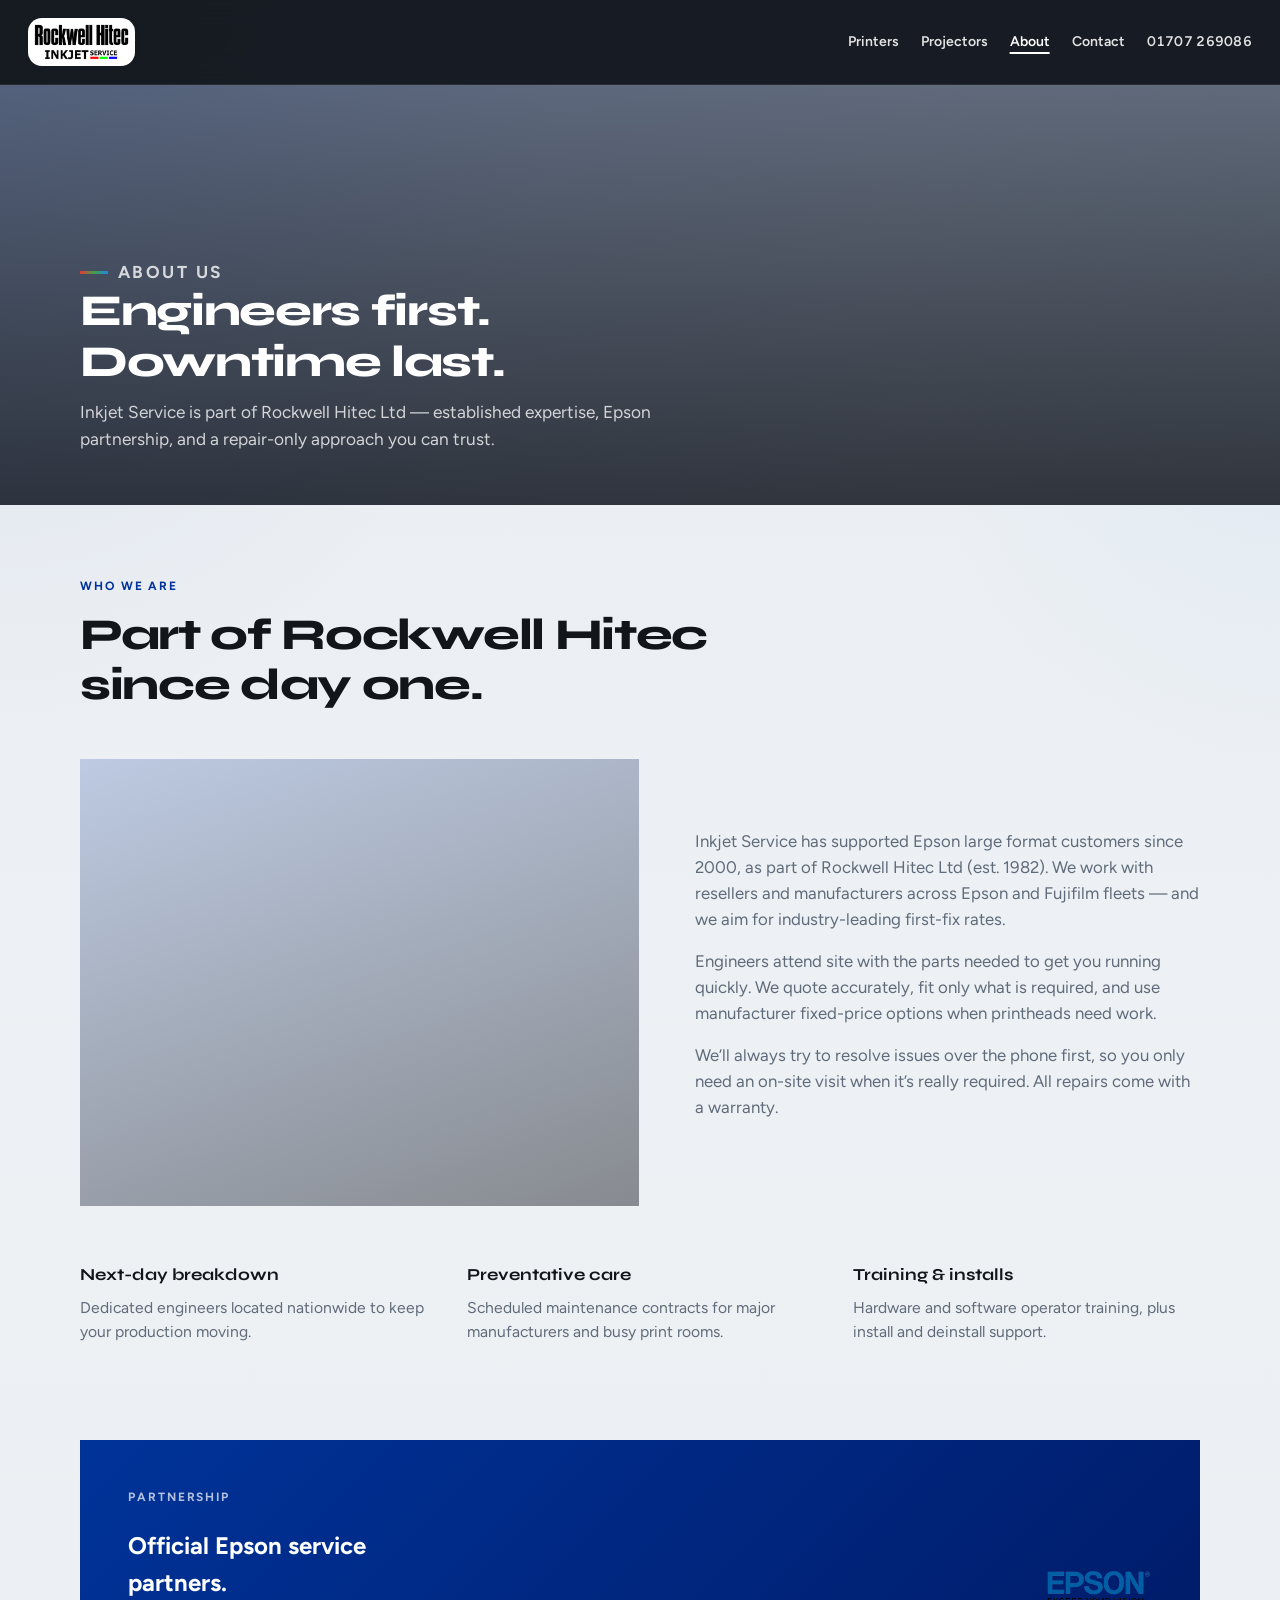
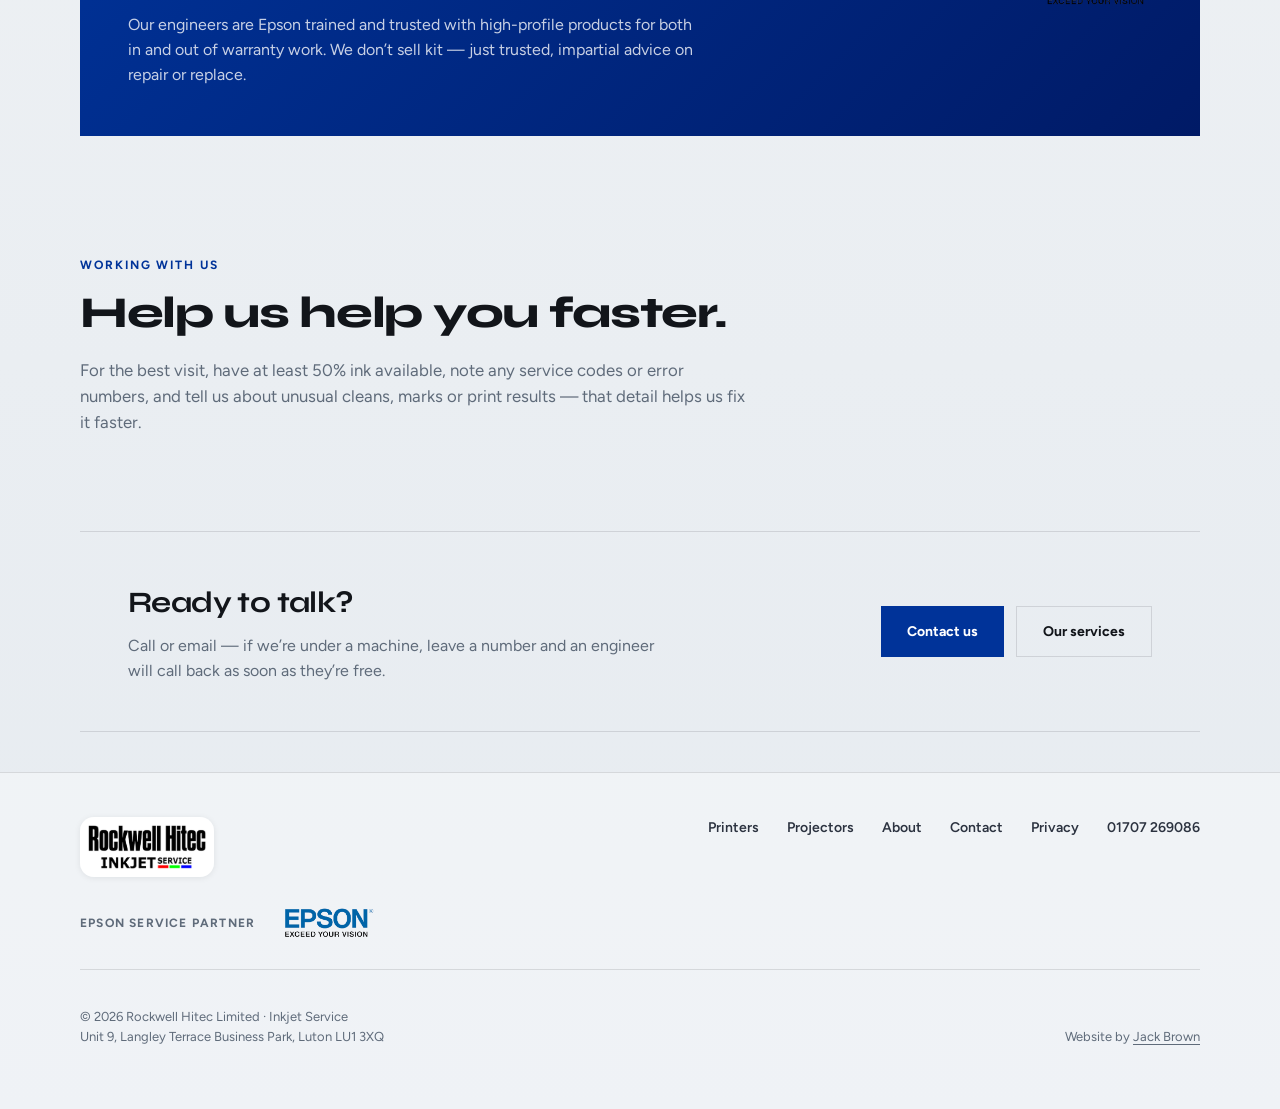
==== about.html @ ff3f4338 "first commit" ====
<!DOCTYPE html>
<html lang="en-GB">
<head>
  <meta charset="UTF-8" />
  <meta name="viewport" content="width=device-width, initial-scale=1" />
  <title>About Us | Rockwell Hitec</title>
  <meta name="description" content="Inkjet Service is part of Rockwell Hitec Ltd — Epson-trained engineers providing nationwide printer and projector support since 2000." />
  <link rel="preconnect" href="https://fonts.googleapis.com">
  <link rel="preconnect" href="https://fonts.gstatic.com" crossorigin>
  <link href="https://fonts.googleapis.com/css2?family=Figtree:wght@400;500;600;700&family=Syne:wght@600;700;800&display=swap" rel="stylesheet">
  <link rel="stylesheet" href="assets/site.css">
</head>
<body>

<header class="site-header site-header--solid">
  <a class="nav-logo" href="index.html" aria-label="Rockwell Hitec home">
    <img src="assets/rockwell-mark.png" alt="Rockwell Hitec Inkjet Service">
  </a>
  <nav class="nav-links" aria-label="Primary">
    <a href="printers.html">Printers</a>
    <a href="projectors.html">Projectors</a>
    <a href="about.html" aria-current="page">About</a>
    <a class="nav-contact" href="contact.html">Contact</a>
    <a class="nav-phone" href="tel:+441707269086">01707 269086</a>
  </nav>
</header>

<section class="page-banner" aria-label="About Rockwell Hitec">
  <div class="page-banner-media page-banner-media--about" role="img" aria-label="Technician working on precision equipment"></div>
  <div class="page-banner-overlay" aria-hidden="true"></div>
  <div class="page-banner-content">
    <p class="partner-pill">About us</p>
    <h1>Engineers first. Downtime last.</h1>
    <p>Inkjet Service is part of Rockwell Hitec Ltd — established expertise, Epson partnership, and a repair-only approach you can trust.</p>
  </div>
</section>

<section class="section section--tight">
  <p class="section-label reveal">Who we are</p>
  <h2 class="reveal">Part of Rockwell Hitec since day one.</h2>

  <div class="about-grid">
    <div class="about-visual reveal" role="img" aria-label="Technician working on precision equipment"></div>
    <div class="about-copy reveal">
      <p>Inkjet Service has supported Epson large format customers since 2000, as part of Rockwell Hitec Ltd (est. 1982). We work with resellers and manufacturers across Epson and Fujifilm fleets — and we aim for industry-leading first-fix rates.</p>
      <p>Engineers attend site with the parts needed to get you running quickly. We quote accurately, fit only what is required, and use manufacturer fixed-price options when printheads need work.</p>
      <p>We’ll always try to resolve issues over the phone first, so you only need an on-site visit when it’s really required. All repairs come with a warranty.</p>
    </div>
  </div>

  <div class="points">
    <div class="point reveal">
      <h4>Next-day breakdown</h4>
      <p>Dedicated engineers located nationwide to keep your production moving.</p>
    </div>
    <div class="point reveal">
      <h4>Preventative care</h4>
      <p>Scheduled maintenance contracts for major manufacturers and busy print rooms.</p>
    </div>
    <div class="point reveal">
      <h4>Training &amp; installs</h4>
      <p>Hardware and software operator training, plus install and deinstall support.</p>
    </div>
  </div>
</section>

<div class="partner-band reveal">
  <div>
    <p class="section-label" style="color: rgba(255,255,255,0.7);">Partnership</p>
    <h2>Official Epson service partners.</h2>
    <p>Our engineers are Epson trained and trusted with high-profile products for both in and out of warranty work. We don’t sell kit — just trusted, impartial advice on repair or replace.</p>
  </div>
  <img class="epson-mark" src="assets/epson-logo.png" alt="Epson">
</div>

<section class="section">
  <p class="section-label reveal">Working with us</p>
  <h2 class="reveal">Help us help you faster.</h2>
  <div class="prose reveal">
    <p>For the best visit, have at least 50% ink available, note any service codes or error numbers, and tell us about unusual cleans, marks or print results — that detail helps us fix it faster.</p>
  </div>
</section>

<div class="cta-band reveal">
  <div>
    <h2>Ready to talk?</h2>
    <p>Call or email — if we’re under a machine, leave a number and an engineer will call back as soon as they’re free.</p>
  </div>
  <div class="cta-row">
    <a class="btn btn-primary" href="contact.html">Contact us</a>
    <a class="btn btn-outline" href="printers.html">Our services</a>
  </div>
</div>

<footer>
  <div class="footer-inner">
    <div class="footer-top">
      <img class="footer-logo" src="assets/rockwell-mark.png" alt="Rockwell Hitec Inkjet Service">
      <nav class="footer-nav" aria-label="Footer">
        <a href="printers.html">Printers</a>
        <a href="projectors.html">Projectors</a>
        <a href="about.html">About</a>
        <a href="contact.html">Contact</a>
        <a href="privacy.html">Privacy</a>
        <a href="tel:+441707269086">01707 269086</a>
      </nav>
    </div>
    <div class="footer-top">
      <div class="footer-partners">
        <span>Epson service partner</span>
        <img class="footer-epson" src="assets/epson-logo.png" alt="Epson">
      </div>
    </div>
    <div class="footer-meta">
      <p>© 2026 Rockwell Hitec Limited · Inkjet Service<br>Unit 9, Langley Terrace Business Park, Luton LU1 3XQ</p>
      <p>Website by <a href="https://driverjack.co.uk">Jack Brown</a></p>
    </div>
  </div>
</footer>

<script src="assets/site.js"></script>
</body>
</html>
---- assets/site.css ----
:root {
  --ink: #12151a;
  --ink-soft: #2c3340;
  --muted: #5f6b7a;
  --paper: #eef1f4;
  --white: #f8fafb;
  --line: rgba(18, 21, 26, 0.12);
  --epson: #003399;
  --epson-bright: #1a4db8;
  --bar-r: #e53935;
  --bar-g: #43a047;
  --bar-b: #1e88e5;
  --ease: cubic-bezier(0.22, 1, 0.36, 1);
}

*, *::before, *::after { box-sizing: border-box; }
html { scroll-behavior: smooth; }
body {
  margin: 0;
  font-family: 'Figtree', system-ui, sans-serif;
  color: var(--ink);
  background:
    radial-gradient(ellipse 80% 50% at 0% 0%, rgba(0, 51, 153, 0.07), transparent 55%),
    radial-gradient(ellipse 60% 40% at 100% 10%, rgba(30, 136, 229, 0.06), transparent 50%),
    linear-gradient(180deg, #e9eef3 0%, var(--paper) 45%, #e6ebf0 100%);
  line-height: 1.55;
  overflow-x: hidden;
}
img { max-width: 100%; display: block; }
a { color: inherit; }

/* Header */
.site-header {
  position: absolute;
  top: 0;
  left: 0;
  right: 0;
  z-index: 40;
  padding: 18px 28px;
  display: flex;
  justify-content: space-between;
  align-items: center;
  gap: 24px;
}

.site-header--solid {
  position: sticky;
  top: 0;
  background: rgba(10, 14, 22, 0.94);
  backdrop-filter: blur(12px);
  -webkit-backdrop-filter: blur(12px);
  border-bottom: 1px solid rgba(255, 255, 255, 0.08);
}

.nav-logo {
  display: block;
  line-height: 0;
  border-radius: 14px;
  overflow: hidden;
  box-shadow: 0 2px 14px rgba(0, 0, 0, 0.3);
}

.nav-logo img {
  height: 48px;
  width: auto;
  display: block;
}

.site-header--solid .nav-logo {
  box-shadow: 0 1px 4px rgba(18, 21, 26, 0.1);
}

.hero-logo {
  height: clamp(74px, 11vw, 112px);
  width: auto;
  margin: 0 0 24px;
  border-radius: 18px;
  box-shadow: 0 12px 36px rgba(0, 0, 0, 0.4);
  opacity: 0;
  transform: translateY(24px);
  animation: rise 0.9s var(--ease) 0.1s forwards;
}

.footer-logo {
  height: 60px;
  width: auto;
  border-radius: 14px;
  box-shadow: 0 1px 6px rgba(18, 21, 26, 0.08);
}

.nav-links {
  display: flex;
  gap: 22px;
  align-items: center;
}

.nav-links a {
  text-decoration: none;
  font-size: 14px;
  font-weight: 600;
  color: rgba(255, 255, 255, 0.88);
  transition: color 0.25s var(--ease);
}

.nav-links a:hover,
.nav-links a[aria-current="page"] { color: #fff; }

.nav-links a[aria-current="page"] {
  text-decoration: underline;
  text-underline-offset: 6px;
  text-decoration-thickness: 1.5px;
}

.nav-phone {
  font-variant-numeric: tabular-nums;
  letter-spacing: 0.02em;
}

/* Hero */
.hero {
  position: relative;
  min-height: 100svh;
  display: grid;
  align-items: end;
  color: #fff;
  overflow: hidden;
}

.hero-media {
  position: absolute;
  inset: 0;
  overflow: hidden;
}

.hero-media-split {
  position: absolute;
  inset: -3%;
  transform: scale(1.04);
  animation: hero-drift 18s var(--ease) infinite alternate;
}

.hero-media-half {
  position: absolute;
  inset: 0;
  background-size: cover;
  background-repeat: no-repeat;
}

.hero-media-printer {
  background-image: url('hero-lfm.jpg');
  background-size: 155% auto;
  background-position: 35% 42%;
  clip-path: polygon(0 0, 100% 0, 0 100%);
}

.hero-media-projector {
  background-image: url('hero-projector.jpg');
  background-size: 120% auto;
  background-position: 78% 42%;
  clip-path: polygon(100% 0, 100% 100%, 0 100%);
}

.hero-media-seam {
  position: absolute;
  inset: 0;
  z-index: 1;
  pointer-events: none;
  background: linear-gradient(
    to bottom right,
    transparent calc(50% - 1.5px),
    rgba(255, 255, 255, 0.42) 50%,
    transparent calc(50% + 1.5px)
  );
}

.hero-media-overlay {
  position: absolute;
  inset: 0;
  z-index: 2;
  pointer-events: none;
  background: linear-gradient(180deg, rgba(10, 14, 22, 0.32) 0%, rgba(10, 14, 22, 0.45) 40%, rgba(10, 14, 22, 0.9) 100%);
}

@keyframes hero-drift {
  from { transform: scale(1.04) translate3d(0, 0, 0); }
  to { transform: scale(1.08) translate3d(-1.2%, -0.8%, 0); }
}

.hero-content {
  position: relative;
  z-index: 3;
  width: min(1120px, calc(100% - 48px));
  margin: 0 auto;
  padding: 0 0 68px;
}

.partner-pill {
  display: inline-flex;
  align-items: center;
  gap: 10px;
  margin: 0 0 18px;
  font-size: 12px;
  font-weight: 700;
  letter-spacing: 0.14em;
  text-transform: uppercase;
  color: rgba(255, 255, 255, 0.85);
  opacity: 0;
  transform: translateY(20px);
  animation: rise 0.9s var(--ease) 0.25s forwards;
}

.partner-pill::before {
  content: '';
  width: 28px;
  height: 3px;
  background: linear-gradient(90deg, var(--bar-r), var(--bar-g), var(--bar-b));
}

.hero-copy {
  max-width: 36rem;
  opacity: 0;
  transform: translateY(24px);
  animation: rise 0.9s var(--ease) 0.4s forwards;
}

.hero h1 {
  font-family: 'Syne', sans-serif;
  font-size: clamp(1.45rem, 3vw, 2rem);
  font-weight: 700;
  line-height: 1.2;
  margin: 0 0 14px;
  letter-spacing: -0.02em;
}

.hero-copy p {
  margin: 0 0 28px;
  color: rgba(255, 255, 255, 0.78);
  font-size: 1.05rem;
}

/* Page banner (inner pages) */
.page-banner {
  position: relative;
  color: #fff;
  overflow: hidden;
  min-height: clamp(280px, 38vw, 420px);
  display: grid;
  align-items: end;
}

.page-banner-media {
  position: absolute;
  inset: 0;
  background-size: cover;
  background-position: center;
  transform: scale(1.04);
  animation: hero-drift 18s var(--ease) infinite alternate;
}

.page-banner-media--printers {
  background-image: url('hero-lfm.jpg');
  background-position: 40% 45%;
}

.page-banner-media--projectors {
  background-image: url('hero-projector.jpg');
  background-position: 70% 40%;
}

.page-banner-media--about {
  background-image:
    linear-gradient(160deg, rgba(0, 51, 153, 0.35), rgba(10, 14, 22, 0.2)),
    url('https://images.unsplash.com/photo-1581092160562-40aa08e78837?auto=format&fit=crop&q=80&w=1600');
  background-position: center;
}

.page-banner-media--contact {
  background:
    radial-gradient(ellipse 70% 80% at 20% 40%, rgba(0, 51, 153, 0.55), transparent 60%),
    radial-gradient(ellipse 50% 60% at 90% 70%, rgba(30, 136, 229, 0.35), transparent 55%),
    linear-gradient(135deg, #0a0e16 0%, #001a66 55%, #003399 100%);
}

.page-banner-overlay {
  position: absolute;
  inset: 0;
  background: linear-gradient(180deg, rgba(10, 14, 22, 0.45) 0%, rgba(10, 14, 22, 0.78) 100%);
}

.page-banner-content {
  position: relative;
  z-index: 2;
  width: min(1120px, calc(100% - 48px));
  margin: 0 auto;
  padding: 120px 0 52px;
}

.page-banner .partner-pill {
  opacity: 1;
  transform: none;
  animation: none;
}

.page-banner h1 {
  font-family: 'Syne', sans-serif;
  font-size: clamp(1.85rem, 4vw, 2.75rem);
  font-weight: 750;
  letter-spacing: -0.03em;
  line-height: 1.15;
  margin: 0 0 12px;
  max-width: 18ch;
}

.page-banner p {
  margin: 0;
  color: rgba(255, 255, 255, 0.78);
  font-size: 1.08rem;
  max-width: 36rem;
}

.cta-row {
  display: flex;
  flex-wrap: wrap;
  gap: 12px;
}

.btn {
  display: inline-flex;
  align-items: center;
  justify-content: center;
  gap: 8px;
  padding: 14px 26px;
  font-family: inherit;
  font-size: 14px;
  font-weight: 700;
  text-decoration: none;
  border: none;
  cursor: pointer;
  transition: transform 0.25s var(--ease), background 0.25s var(--ease), border-color 0.25s var(--ease);
}

.btn:hover { transform: translateY(-2px); }

.btn-primary {
  background: var(--epson);
  color: #fff;
}

.btn-primary:hover { background: var(--epson-bright); }

.btn-ghost {
  background: transparent;
  color: #fff;
  border: 1.5px solid rgba(255, 255, 255, 0.45);
}

.btn-ghost:hover {
  border-color: #fff;
  background: rgba(255, 255, 255, 0.08);
}

.btn-dark {
  background: var(--ink);
  color: #fff;
}

.btn-dark:hover { background: var(--ink-soft); }

.btn-outline {
  background: transparent;
  color: var(--ink);
  border: 1.5px solid var(--line);
}

.btn-outline:hover {
  border-color: var(--epson);
  color: var(--epson);
}

@keyframes rise {
  to { opacity: 1; transform: translateY(0); }
}

/* Trust strip */
.trust {
  border-block: 1px solid var(--line);
  background: linear-gradient(90deg, rgba(0, 51, 153, 0.06), rgba(30, 136, 229, 0.04));
}

.trust-inner {
  width: min(1120px, calc(100% - 48px));
  margin: 0 auto;
  padding: 28px 0;
  display: grid;
  grid-template-columns: repeat(4, 1fr);
  gap: 20px;
}

.trust-item strong {
  display: block;
  font-family: 'Syne', sans-serif;
  font-size: 1.05rem;
  letter-spacing: -0.02em;
  margin-bottom: 4px;
}

.trust-item span {
  font-size: 0.92rem;
  color: var(--muted);
}

/* Sections */
.section {
  width: min(1120px, calc(100% - 48px));
  margin: 0 auto;
  padding: 96px 0;
}

.section--tight {
  padding-top: 72px;
}

.section-label {
  font-size: 12px;
  font-weight: 700;
  letter-spacing: 0.16em;
  text-transform: uppercase;
  color: var(--epson);
  margin: 0 0 14px;
}

.section h2 {
  font-family: 'Syne', sans-serif;
  font-size: clamp(1.85rem, 4vw, 2.75rem);
  font-weight: 750;
  letter-spacing: -0.03em;
  line-height: 1.15;
  margin: 0 0 18px;
  max-width: 18ch;
}

.section-lead {
  margin: 0;
  color: var(--muted);
  font-size: 1.08rem;
  max-width: 40rem;
}

.reveal {
  opacity: 0;
  transform: translateY(28px);
  transition: opacity 0.8s var(--ease), transform 0.8s var(--ease);
}

.reveal.in {
  opacity: 1;
  transform: translateY(0);
}

/* Services */
.service-split {
  margin-top: 56px;
  display: grid;
  grid-template-columns: 1fr 1fr;
  gap: 0;
  border-top: 1px solid var(--line);
}

.service-block {
  padding: 40px 0;
  border-bottom: 1px solid var(--line);
}

.service-block:first-child {
  padding-right: 48px;
  border-right: 1px solid var(--line);
}

.service-block:last-child {
  padding-left: 48px;
}

.service-block h3 {
  font-family: 'Syne', sans-serif;
  font-size: 1.45rem;
  margin: 0 0 12px;
  letter-spacing: -0.02em;
}

.service-block p {
  margin: 0 0 16px;
  color: var(--muted);
}

.service-block ul {
  margin: 0 0 24px;
  padding: 0;
  list-style: none;
  display: flex;
  flex-direction: column;
  gap: 8px;
}

.service-block li {
  position: relative;
  padding-left: 18px;
  font-size: 0.98rem;
  color: var(--ink-soft);
}

.service-block li::before {
  content: '';
  position: absolute;
  left: 0;
  top: 0.55em;
  width: 8px;
  height: 2px;
  background: var(--epson);
}

.service-detail {
  margin-top: 48px;
  display: grid;
  gap: 40px;
}

.service-detail-list {
  margin: 0;
  padding: 0;
  list-style: none;
  display: grid;
  grid-template-columns: 1fr 1fr;
  gap: 14px 32px;
}

.service-detail-list li {
  position: relative;
  padding-left: 18px;
  font-size: 1.02rem;
  color: var(--ink-soft);
}

.service-detail-list li::before {
  content: '';
  position: absolute;
  left: 0;
  top: 0.55em;
  width: 8px;
  height: 2px;
  background: var(--epson);
}

.prose {
  max-width: 42rem;
}

.prose p {
  color: var(--muted);
  font-size: 1.05rem;
  margin: 0 0 16px;
}

.prose p:last-child { margin-bottom: 0; }

/* Partner band */
.partner-band {
  width: min(1120px, calc(100% - 48px));
  margin: 0 auto 24px;
  padding: 48px;
  background: linear-gradient(135deg, var(--epson) 0%, #001a66 100%);
  color: #fff;
  display: grid;
  grid-template-columns: 1fr auto;
  gap: 32px;
  align-items: center;
}

.partner-band h2 {
  color: #fff;
  max-width: 18ch;
  margin-bottom: 12px;
}

.partner-band p {
  margin: 0;
  color: rgba(255, 255, 255, 0.78);
  max-width: 36rem;
}

.partner-band .epson-mark {
  height: 42px;
  width: auto;
  opacity: 0.95;
}

/* About / engineers */
.about-grid {
  display: grid;
  grid-template-columns: 1.05fr 0.95fr;
  gap: 56px;
  align-items: center;
  margin-top: 48px;
}

.about-visual {
  aspect-ratio: 5 / 4;
  min-height: 340px;
  background:
    linear-gradient(160deg, rgba(0, 51, 153, 0.2), rgba(10, 14, 22, 0.45)),
    url('https://images.unsplash.com/photo-1581092160562-40aa08e78837?auto=format&fit=crop&q=80&w=1400') center/cover;
}

.about-copy p {
  color: var(--muted);
  font-size: 1.05rem;
  margin: 0 0 16px;
}

.points {
  margin-top: 56px;
  display: grid;
  grid-template-columns: repeat(3, 1fr);
  gap: 36px 40px;
}

.point h4 {
  font-family: 'Syne', sans-serif;
  font-size: 1.05rem;
  margin: 0 0 8px;
}

.point p {
  margin: 0;
  color: var(--muted);
  font-size: 0.98rem;
}

/* CTA band */
.cta-band {
  width: min(1120px, calc(100% - 48px));
  margin: 0 auto 24px;
  padding: 48px;
  border-top: 1px solid var(--line);
  border-bottom: 1px solid var(--line);
  display: flex;
  justify-content: space-between;
  align-items: center;
  gap: 32px;
  flex-wrap: wrap;
}

.cta-band h2 {
  font-family: 'Syne', sans-serif;
  font-size: clamp(1.4rem, 3vw, 1.85rem);
  letter-spacing: -0.02em;
  margin: 0 0 8px;
  max-width: 22ch;
}

.cta-band p {
  margin: 0;
  color: var(--muted);
  max-width: 34rem;
}

/* Contact */
.contact-grid {
  display: grid;
  grid-template-columns: 0.9fr 1.1fr;
  gap: 64px;
  margin-top: 48px;
  align-items: start;
}

.contact-details {
  display: flex;
  flex-direction: column;
  gap: 28px;
}

.contact-block h3 {
  font-family: 'Syne', sans-serif;
  font-size: 0.95rem;
  letter-spacing: 0.06em;
  text-transform: uppercase;
  margin: 0 0 8px;
  color: var(--epson);
}

.contact-block p,
.contact-block a {
  margin: 0;
  font-size: 1.05rem;
  text-decoration: none;
}

.contact-block a:hover { color: var(--epson-bright); }

.contact-note {
  margin-top: 8px;
  padding-top: 24px;
  border-top: 1px solid var(--line);
  font-size: 0.95rem;
  color: var(--muted);
}

.modern-form {
  display: flex;
  flex-direction: column;
  gap: 18px;
}

.form-row {
  display: grid;
  grid-template-columns: 1fr 1fr;
  gap: 18px;
}

.form-group {
  display: flex;
  flex-direction: column;
  gap: 7px;
}

.form-group label {
  font-size: 13px;
  font-weight: 700;
  letter-spacing: 0.04em;
  text-transform: uppercase;
  color: var(--ink-soft);
}

.form-group input,
.form-group textarea,
.form-group select {
  font: inherit;
  padding: 13px 14px;
  border: 1px solid var(--line);
  background: rgba(255, 255, 255, 0.72);
  color: var(--ink);
  border-radius: 0;
  width: 100%;
  transition: border-color 0.25s var(--ease), background 0.25s var(--ease);
}

.form-group input:focus,
.form-group textarea:focus,
.form-group select:focus {
  outline: none;
  border-color: var(--epson);
  background: #fff;
}

.form-status {
  margin: 0;
  font-size: 0.95rem;
  color: var(--muted);
  min-height: 1.4em;
}

.form-status.is-success { color: #2e7d32; }
.form-status.is-error { color: #c62828; }

/* Legal / privacy */
.legal {
  max-width: 42rem;
}

.legal h2 {
  font-family: 'Syne', sans-serif;
  font-size: clamp(1.35rem, 2.4vw, 1.65rem);
  font-weight: 700;
  letter-spacing: -0.02em;
  margin: 40px 0 12px;
  color: var(--ink);
}

.legal h2:first-child { margin-top: 0; }

.legal h3 {
  font-size: 1.05rem;
  font-weight: 700;
  margin: 28px 0 8px;
  color: var(--ink-soft);
}

.legal p,
.legal li {
  color: var(--muted);
  font-size: 1.02rem;
  margin: 0 0 14px;
}

.legal ul {
  margin: 0 0 18px;
  padding-left: 1.2em;
}

.legal li { margin-bottom: 8px; }

.legal a {
  color: var(--epson);
  text-decoration: underline;
  text-underline-offset: 3px;
}

.legal-meta {
  font-size: 0.9rem;
  color: var(--muted);
  margin: 0 0 28px;
  padding-bottom: 20px;
  border-bottom: 1px solid var(--line);
}

.legal-note {
  margin-top: 36px;
  padding: 18px 20px;
  background: rgba(0, 51, 153, 0.06);
  border-left: 3px solid var(--epson);
  font-size: 0.95rem;
  color: var(--ink-soft);
}

.legal-note p { margin: 0; color: var(--ink-soft); }

.page-banner-media--legal {
  background:
    radial-gradient(ellipse 70% 60% at 30% 40%, rgba(0, 51, 153, 0.35), transparent 60%),
    linear-gradient(135deg, #0a0e16 0%, #1a2744 55%, #0d1528 100%);
}

/* Cookie banner */
.cookie-banner {
  position: fixed;
  left: 0;
  right: 0;
  bottom: 0;
  z-index: 100;
  padding: 16px;
  pointer-events: none;
  opacity: 0;
  transform: translateY(12px);
  transition: opacity 0.3s var(--ease), transform 0.3s var(--ease);
}

.cookie-banner.is-visible {
  opacity: 1;
  transform: translateY(0);
  pointer-events: auto;
}

.cookie-banner-inner {
  width: min(1120px, 100%);
  margin: 0 auto;
  display: flex;
  align-items: center;
  justify-content: space-between;
  gap: 20px 28px;
  flex-wrap: wrap;
  padding: 20px 24px;
  background: rgba(10, 14, 22, 0.96);
  color: #fff;
  border: 1px solid rgba(255, 255, 255, 0.1);
  box-shadow: 0 -8px 40px rgba(0, 0, 0, 0.25);
}

.cookie-banner-title {
  font-family: 'Syne', sans-serif;
  font-size: 1rem;
  font-weight: 700;
  margin: 0 0 6px;
  letter-spacing: -0.01em;
}

.cookie-banner-copy p:last-child {
  margin: 0;
  font-size: 0.92rem;
  line-height: 1.5;
  color: rgba(255, 255, 255, 0.78);
  max-width: 52rem;
}

.cookie-banner-copy a {
  color: #fff;
  text-decoration: underline;
  text-underline-offset: 3px;
}

.cookie-banner-actions {
  display: flex;
  flex-wrap: wrap;
  gap: 10px;
  flex-shrink: 0;
}

.cookie-banner .btn-outline {
  border-color: rgba(255, 255, 255, 0.35);
  color: #fff;
  background: transparent;
}

.cookie-banner .btn-outline:hover {
  border-color: #fff;
  background: rgba(255, 255, 255, 0.08);
}

.cookie-banner .btn-dark {
  background: #fff;
  color: var(--ink);
}

.cookie-banner .btn-dark:hover {
  background: var(--paper);
}

.cookie-banner .btn {
  padding: 12px 20px;
}

/* Footer */
footer {
  border-top: 1px solid var(--line);
  padding: 44px 0 48px;
  margin-top: 40px;
  background: rgba(255, 255, 255, 0.35);
}

.footer-inner {
  width: min(1120px, calc(100% - 48px));
  margin: 0 auto;
  display: grid;
  gap: 28px;
}

.footer-top {
  display: flex;
  justify-content: space-between;
  align-items: flex-start;
  gap: 32px;
  flex-wrap: wrap;
}

.footer-nav {
  display: flex;
  flex-wrap: wrap;
  gap: 18px 28px;
}

.footer-nav a {
  text-decoration: none;
  font-size: 14px;
  font-weight: 600;
  color: var(--ink-soft);
  transition: color 0.25s var(--ease);
}

.footer-nav a:hover { color: var(--epson); }

.footer-partners {
  display: flex;
  align-items: center;
  gap: 28px;
  flex-wrap: wrap;
}

.footer-partners span {
  font-size: 12px;
  font-weight: 700;
  letter-spacing: 0.1em;
  text-transform: uppercase;
  color: var(--muted);
}

.footer-epson {
  height: 36px;
  width: auto;
}

.footer-meta {
  display: flex;
  justify-content: space-between;
  align-items: end;
  gap: 20px;
  flex-wrap: wrap;
  padding-top: 24px;
  border-top: 1px solid var(--line);
  font-size: 13px;
  color: var(--muted);
}

.footer-meta a {
  color: var(--muted);
  text-decoration: underline;
  text-underline-offset: 3px;
}

@media (max-width: 980px) {
  .nav-links a:not(.nav-phone):not(.nav-contact) { display: none; }
}

@media (max-width: 900px) {
  .trust-inner { grid-template-columns: 1fr 1fr; }
  .service-split,
  .about-grid,
  .contact-grid,
  .partner-band {
    grid-template-columns: 1fr;
  }
  .service-block:first-child {
    padding-right: 0;
    border-right: none;
  }
  .service-block:last-child { padding-left: 0; }
  .partner-band { padding: 36px 28px; }
  .points { grid-template-columns: 1fr; gap: 24px; }
  .service-detail-list { grid-template-columns: 1fr; }
  .cta-band { padding: 36px 0; }
}

@media (max-width: 600px) {
  .site-header { padding: 14px 18px; }
  .nav-logo img { height: 40px; }
  .hero-content,
  .page-banner-content { width: calc(100% - 36px); }
  .hero-content { padding-bottom: 48px; }
  .page-banner-content { padding: 100px 0 40px; }
  .section,
  .trust-inner,
  .partner-band,
  .cta-band,
  .footer-inner { width: calc(100% - 36px); }
  .section { padding: 72px 0; }
  .trust-inner { grid-template-columns: 1fr; }
  .form-row { grid-template-columns: 1fr; }
  .cta-row .btn { flex: 1 1 auto; }
  .cookie-banner { padding: 12px; }
  .cookie-banner-inner { padding: 16px; }
  .cookie-banner-actions { width: 100%; }
  .cookie-banner-actions .btn { flex: 1 1 auto; }
}
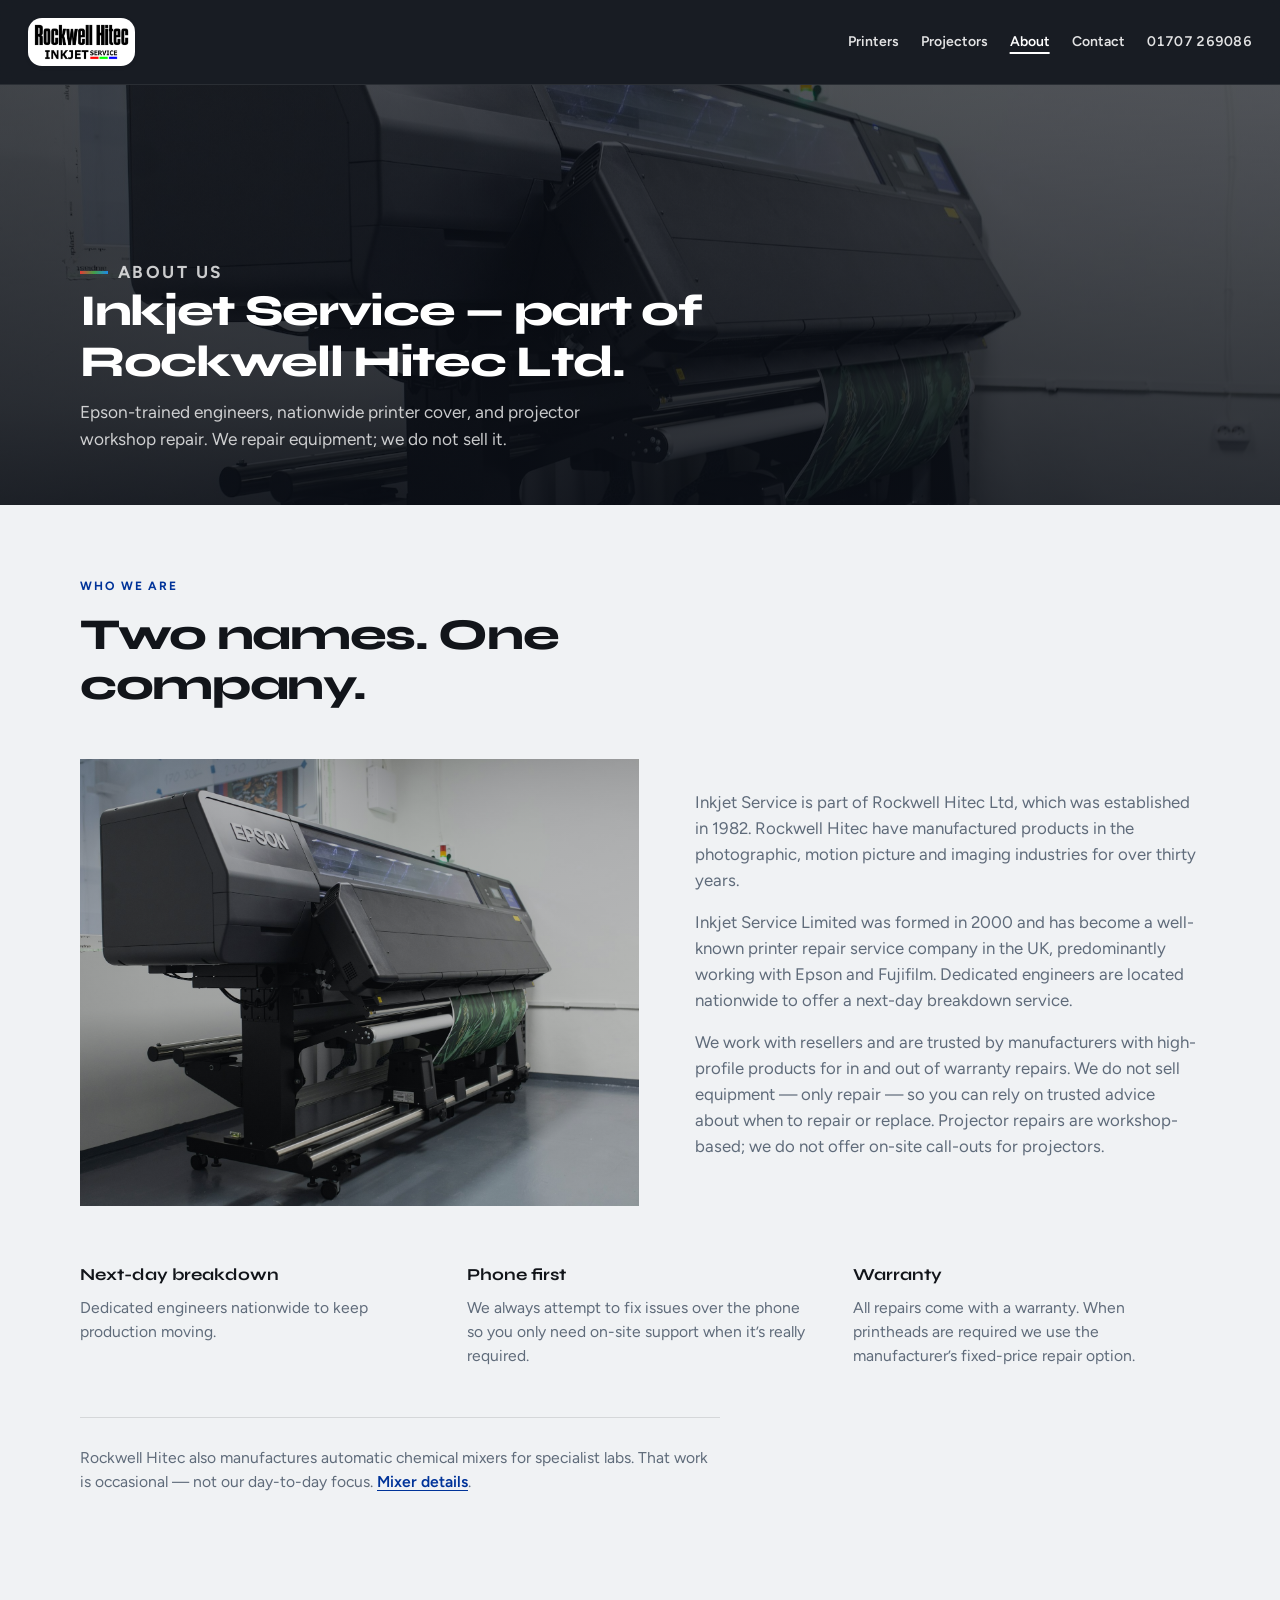
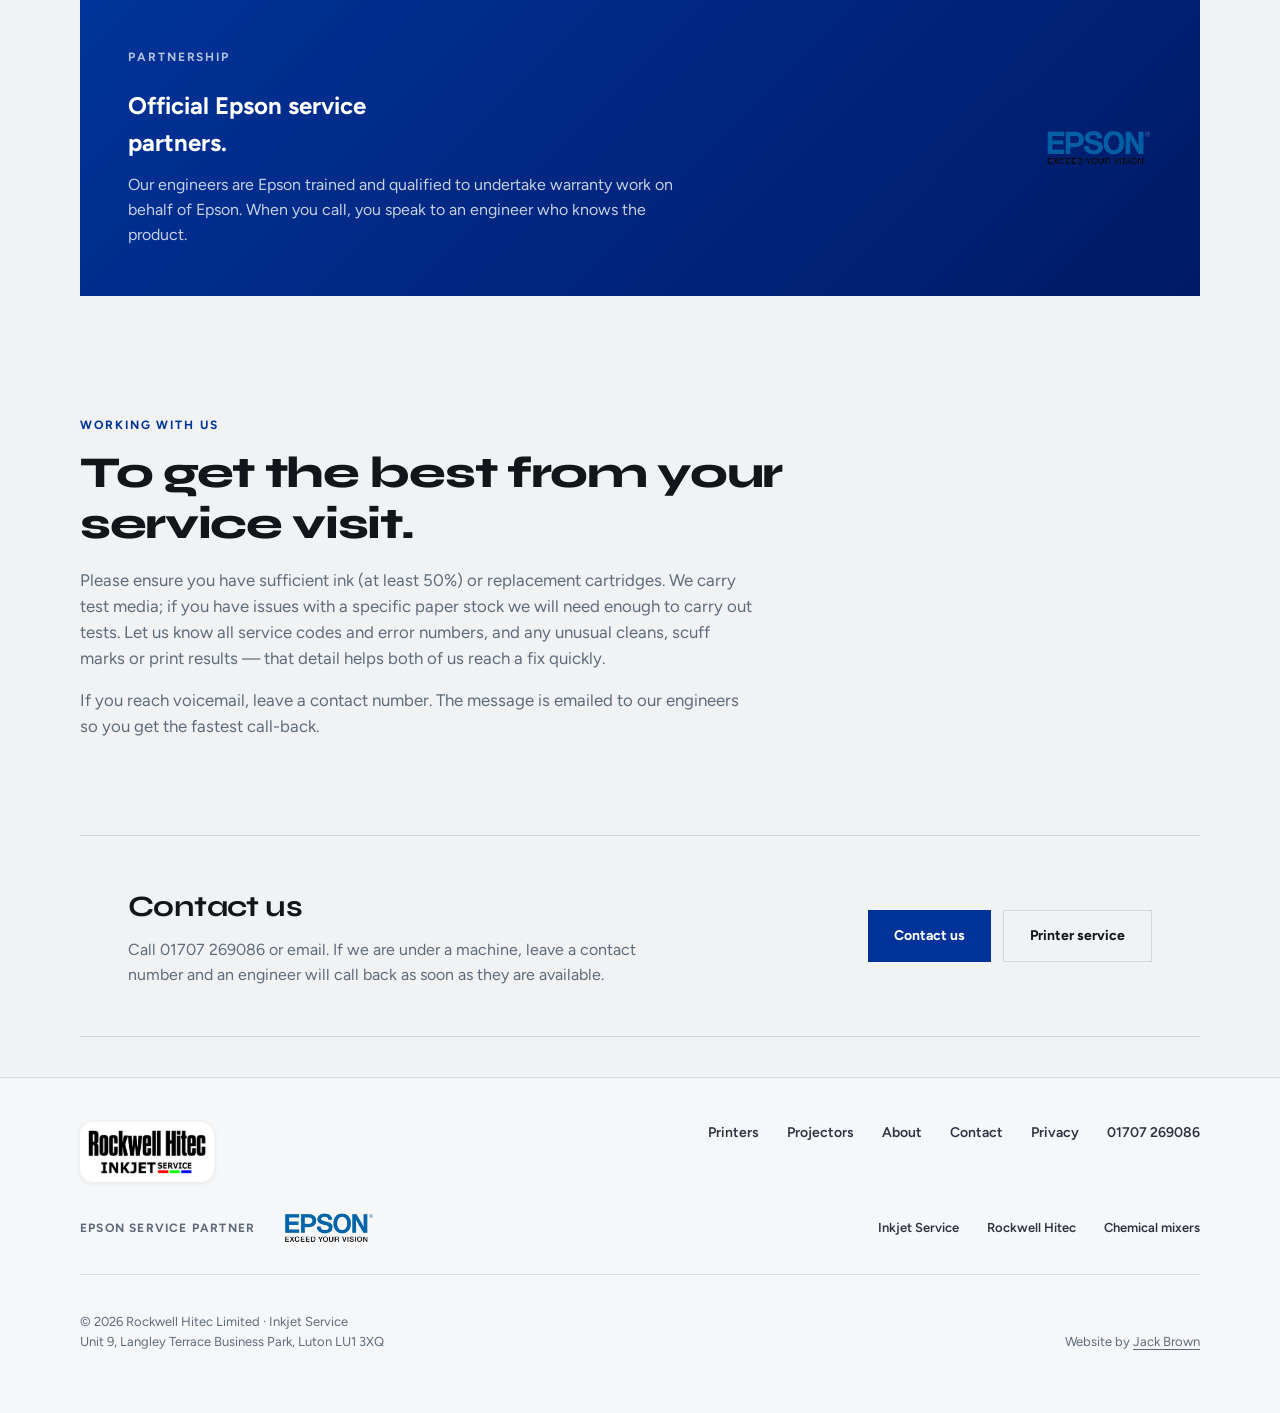
==== commit f2d49d6c: "Update main site copy for Inkjet Service and projector workshop repair. Align wording with the live " ====
--- a/about.html
+++ b/about.html
@@ -3,8 +3,18 @@
 <head>
   <meta charset="UTF-8" />
   <meta name="viewport" content="width=device-width, initial-scale=1" />
-  <title>About Us | Rockwell Hitec</title>
-  <meta name="description" content="Inkjet Service is part of Rockwell Hitec Ltd — Epson-trained engineers providing nationwide printer and projector support since 2000." />
+  <title>About Us | Rockwell Hitec / Inkjet Service</title>
+  <meta name="description" content="Inkjet Service is part of Rockwell Hitec Ltd (est. 1982). Epson-trained engineers providing nationwide printer and projector support since 2000." />
+  <script>
+    (function () {
+      var q = new URLSearchParams(location.search).get('brand');
+      var h = (location.hostname || '').replace(/^www\./, '').toLowerCase();
+      var brand = 'inkjet';
+      if (q === 'hitec' || q === 'inkjet') brand = q;
+      else if (h === 'rockwellhitec.co.uk' || h === 'rockwellhitec.com') brand = 'hitec';
+      document.documentElement.setAttribute('data-brand', brand);
+    })();
+  </script>
   <link rel="preconnect" href="https://fonts.googleapis.com">
   <link rel="preconnect" href="https://fonts.gstatic.com" crossorigin>
   <link href="https://fonts.googleapis.com/css2?family=Figtree:wght@400;500;600;700&family=Syne:wght@600;700;800&display=swap" rel="stylesheet">
@@ -13,7 +23,7 @@
 <body>
 
 <header class="site-header site-header--solid">
-  <a class="nav-logo" href="index.html" aria-label="Rockwell Hitec home">
+  <a class="nav-logo" href="index.html" data-brand-home-label aria-label="Home">
     <img src="assets/rockwell-mark.png" alt="Rockwell Hitec Inkjet Service">
   </a>
   <nav class="nav-links" aria-label="Primary">
@@ -25,42 +35,46 @@
   </nav>
 </header>
 
-<section class="page-banner" aria-label="About Rockwell Hitec">
-  <div class="page-banner-media page-banner-media--about" role="img" aria-label="Technician working on precision equipment"></div>
+<section class="page-banner" aria-label="About">
+  <div class="page-banner-media page-banner-media--about" role="img" aria-label="Large format printer"></div>
   <div class="page-banner-overlay" aria-hidden="true"></div>
   <div class="page-banner-content">
     <p class="partner-pill">About us</p>
-    <h1>Engineers first. Downtime last.</h1>
-    <p>Inkjet Service is part of Rockwell Hitec Ltd — established expertise, Epson partnership, and a repair-only approach you can trust.</p>
+    <h1>Inkjet Service — part of Rockwell Hitec Ltd.</h1>
+    <p>Epson-trained engineers, nationwide printer cover, and projector workshop repair. We repair equipment; we do not sell it.</p>
   </div>
 </section>
 
 <section class="section section--tight">
   <p class="section-label reveal">Who we are</p>
-  <h2 class="reveal">Part of Rockwell Hitec since day one.</h2>
+  <h2 class="reveal">Two names. One company.</h2>
 
   <div class="about-grid">
-    <div class="about-visual reveal" role="img" aria-label="Technician working on precision equipment"></div>
+    <div class="about-visual reveal" role="img" aria-label="Large format printer"></div>
     <div class="about-copy reveal">
-      <p>Inkjet Service has supported Epson large format customers since 2000, as part of Rockwell Hitec Ltd (est. 1982). We work with resellers and manufacturers across Epson and Fujifilm fleets — and we aim for industry-leading first-fix rates.</p>
-      <p>Engineers attend site with the parts needed to get you running quickly. We quote accurately, fit only what is required, and use manufacturer fixed-price options when printheads need work.</p>
-      <p>We’ll always try to resolve issues over the phone first, so you only need an on-site visit when it’s really required. All repairs come with a warranty.</p>
+      <p>Inkjet Service is part of Rockwell Hitec Ltd, which was established in 1982. Rockwell Hitec have manufactured products in the photographic, motion picture and imaging industries for over thirty years.</p>
+      <p>Inkjet Service Limited was formed in 2000 and has become a well-known printer repair service company in the UK, predominantly working with Epson and Fujifilm. Dedicated engineers are located nationwide to offer a next-day breakdown service.</p>
+      <p>We work with resellers and are trusted by manufacturers with high-profile products for in and out of warranty repairs. We do not sell equipment — only repair — so you can rely on trusted advice about when to repair or replace. Projector repairs are workshop-based; we do not offer on-site call-outs for projectors.</p>
     </div>
   </div>
 
   <div class="points">
     <div class="point reveal">
       <h4>Next-day breakdown</h4>
-      <p>Dedicated engineers located nationwide to keep your production moving.</p>
+      <p>Dedicated engineers nationwide to keep production moving.</p>
     </div>
     <div class="point reveal">
-      <h4>Preventative care</h4>
-      <p>Scheduled maintenance contracts for major manufacturers and busy print rooms.</p>
+      <h4>Phone first</h4>
+      <p>We always attempt to fix issues over the phone so you only need on-site support when it’s really required.</p>
     </div>
     <div class="point reveal">
-      <h4>Training &amp; installs</h4>
-      <p>Hardware and software operator training, plus install and deinstall support.</p>
+      <h4>Warranty</h4>
+      <p>All repairs come with a warranty. When printheads are required we use the manufacturer’s fixed-price repair option.</p>
     </div>
+  </div>
+
+  <div class="mixers-note reveal">
+    <p>Rockwell Hitec also manufactures automatic chemical mixers for specialist labs. That work is occasional — not our day-to-day focus. <a href="mixers.html">Mixer details</a>.</p>
   </div>
 </section>
 
@@ -68,27 +82,28 @@
   <div>
     <p class="section-label" style="color: rgba(255,255,255,0.7);">Partnership</p>
     <h2>Official Epson service partners.</h2>
-    <p>Our engineers are Epson trained and trusted with high-profile products for both in and out of warranty work. We don’t sell kit — just trusted, impartial advice on repair or replace.</p>
+    <p>Our engineers are Epson trained and qualified to undertake warranty work on behalf of Epson. When you call, you speak to an engineer who knows the product.</p>
   </div>
   <img class="epson-mark" src="assets/epson-logo.png" alt="Epson">
 </div>
 
 <section class="section">
   <p class="section-label reveal">Working with us</p>
-  <h2 class="reveal">Help us help you faster.</h2>
+  <h2 class="reveal">To get the best from your service visit.</h2>
   <div class="prose reveal">
-    <p>For the best visit, have at least 50% ink available, note any service codes or error numbers, and tell us about unusual cleans, marks or print results — that detail helps us fix it faster.</p>
+    <p>Please ensure you have sufficient ink (at least 50%) or replacement cartridges. We carry test media; if you have issues with a specific paper stock we will need enough to carry out tests. Let us know all service codes and error numbers, and any unusual cleans, scuff marks or print results — that detail helps both of us reach a fix quickly.</p>
+    <p>If you reach voicemail, leave a contact number. The message is emailed to our engineers so you get the fastest call-back.</p>
   </div>
 </section>
 
 <div class="cta-band reveal">
   <div>
-    <h2>Ready to talk?</h2>
-    <p>Call or email — if we’re under a machine, leave a number and an engineer will call back as soon as they’re free.</p>
+    <h2>Contact us</h2>
+    <p>Call 01707 269086 or email. If we are under a machine, leave a contact number and an engineer will call back as soon as they are available.</p>
   </div>
   <div class="cta-row">
     <a class="btn btn-primary" href="contact.html">Contact us</a>
-    <a class="btn btn-outline" href="printers.html">Our services</a>
+    <a class="btn btn-outline" href="printers.html">Printer service</a>
   </div>
 </div>
 
@@ -110,6 +125,11 @@
         <span>Epson service partner</span>
         <img class="footer-epson" src="assets/epson-logo.png" alt="Epson">
       </div>
+      <nav class="footer-areas" aria-label="Site areas">
+        <a href="https://inkjetservice.co.uk/">Inkjet Service</a>
+        <a href="https://rockwellhitec.co.uk/">Rockwell Hitec</a>
+        <a href="mixers.html">Chemical mixers</a>
+      </nav>
     </div>
     <div class="footer-meta">
       <p>© 2026 Rockwell Hitec Limited · Inkjet Service<br>Unit 9, Langley Terrace Business Park, Luton LU1 3XQ</p>
--- a/assets/site.css
+++ b/assets/site.css
@@ -2,8 +2,8 @@
   --ink: #12151a;
   --ink-soft: #2c3340;
   --muted: #5f6b7a;
-  --paper: #eef1f4;
-  --white: #f8fafb;
+  --paper: #f0f2f4;
+  --white: #fafbfc;
   --line: rgba(18, 21, 26, 0.12);
   --epson: #003399;
   --epson-bright: #1a4db8;
@@ -13,16 +13,17 @@
   --ease: cubic-bezier(0.22, 1, 0.36, 1);
 }
 
+/* Same site, two front doors — host sets data-brand on <html> */
+[data-brand="inkjet"] .brand-hitec-only { display: none !important; }
+[data-brand="hitec"] .brand-inkjet-only { display: none !important; }
+
 *, *::before, *::after { box-sizing: border-box; }
 html { scroll-behavior: smooth; }
 body {
   margin: 0;
   font-family: 'Figtree', system-ui, sans-serif;
   color: var(--ink);
-  background:
-    radial-gradient(ellipse 80% 50% at 0% 0%, rgba(0, 51, 153, 0.07), transparent 55%),
-    radial-gradient(ellipse 60% 40% at 100% 10%, rgba(30, 136, 229, 0.06), transparent 50%),
-    linear-gradient(180deg, #e9eef3 0%, var(--paper) 45%, #e6ebf0 100%);
+  background: var(--paper);
   line-height: 1.55;
   overflow-x: hidden;
 }
@@ -268,17 +269,17 @@
 }
 
 .page-banner-media--about {
-  background-image:
-    linear-gradient(160deg, rgba(0, 51, 153, 0.35), rgba(10, 14, 22, 0.2)),
-    url('https://images.unsplash.com/photo-1581092160562-40aa08e78837?auto=format&fit=crop&q=80&w=1600');
-  background-position: center;
+  background:
+    linear-gradient(160deg, rgba(10, 14, 22, 0.55), rgba(10, 14, 22, 0.35)),
+    url('hero-lfm.jpg') center 40% / cover;
 }
 
 .page-banner-media--contact {
-  background:
-    radial-gradient(ellipse 70% 80% at 20% 40%, rgba(0, 51, 153, 0.55), transparent 60%),
-    radial-gradient(ellipse 50% 60% at 90% 70%, rgba(30, 136, 229, 0.35), transparent 55%),
-    linear-gradient(135deg, #0a0e16 0%, #001a66 55%, #003399 100%);
+  background: linear-gradient(145deg, #0a0e16 0%, #121a2e 48%, #003399 100%);
+}
+
+.page-banner-media--mixers {
+  background: linear-gradient(145deg, #14181f 0%, #1c222c 55%, #252b36 100%);
 }
 
 .page-banner-overlay {
@@ -384,7 +385,7 @@
 /* Trust strip */
 .trust {
   border-block: 1px solid var(--line);
-  background: linear-gradient(90deg, rgba(0, 51, 153, 0.06), rgba(30, 136, 229, 0.04));
+  background: rgba(255, 255, 255, 0.55);
 }
 
 .trust-inner {
@@ -606,8 +607,127 @@
   aspect-ratio: 5 / 4;
   min-height: 340px;
   background:
-    linear-gradient(160deg, rgba(0, 51, 153, 0.2), rgba(10, 14, 22, 0.45)),
-    url('https://images.unsplash.com/photo-1581092160562-40aa08e78837?auto=format&fit=crop&q=80&w=1400') center/cover;
+    linear-gradient(160deg, rgba(10, 14, 22, 0.35), rgba(10, 14, 22, 0.2)),
+    url('hero-lfm.jpg') center 42% / cover;
+}
+
+/* Quiet secondary area — chemical mixers (Hitec, low prominence) */
+.mixers-note {
+  margin-top: 48px;
+  padding-top: 28px;
+  border-top: 1px solid var(--line);
+  max-width: 40rem;
+}
+
+.mixers-note p {
+  margin: 0 0 10px;
+  color: var(--muted);
+  font-size: 0.98rem;
+}
+
+.mixers-note a {
+  color: var(--epson);
+  text-decoration: underline;
+  text-underline-offset: 3px;
+  font-weight: 600;
+}
+
+.feature-list {
+  margin: 28px 0 0;
+  padding: 0;
+  list-style: none;
+  display: grid;
+  gap: 12px;
+  max-width: 42rem;
+}
+
+.feature-list li {
+  position: relative;
+  padding-left: 18px;
+  color: var(--ink-soft);
+  font-size: 1.02rem;
+}
+
+.feature-list li::before {
+  content: '';
+  position: absolute;
+  left: 0;
+  top: 0.55em;
+  width: 8px;
+  height: 2px;
+  background: var(--ink-soft);
+}
+
+.mixer-models {
+  margin-top: 48px;
+  display: grid;
+  grid-template-columns: 1fr 1fr;
+  gap: 0;
+  border-top: 1px solid var(--line);
+}
+
+.mixer-model {
+  padding: 36px 0;
+  border-bottom: 1px solid var(--line);
+}
+
+.mixer-model:first-child {
+  padding-right: 40px;
+  border-right: 1px solid var(--line);
+}
+
+.mixer-model:last-child {
+  padding-left: 40px;
+}
+
+.mixer-model h3 {
+  font-family: 'Syne', sans-serif;
+  font-size: 1.35rem;
+  margin: 0 0 10px;
+  letter-spacing: -0.02em;
+}
+
+.mixer-model p {
+  margin: 0;
+  color: var(--muted);
+}
+
+.footer-areas {
+  display: flex;
+  flex-wrap: wrap;
+  gap: 8px 28px;
+  padding-top: 8px;
+  font-size: 13px;
+  color: var(--muted);
+}
+
+.footer-areas a {
+  color: var(--ink-soft);
+  text-decoration: none;
+  font-weight: 600;
+}
+
+.footer-areas a:hover {
+  color: var(--epson);
+}
+
+.footer-areas .is-current {
+  color: var(--ink);
+  pointer-events: none;
+}
+
+.email-notice {
+  margin: 0 0 28px;
+  padding: 14px 16px;
+  border-left: 3px solid var(--epson);
+  background: rgba(0, 51, 153, 0.05);
+  font-size: 0.95rem;
+  color: var(--ink-soft);
+  max-width: 42rem;
+}
+
+.email-notice strong {
+  font-weight: 700;
 }
 
 .about-copy p {
@@ -824,9 +944,7 @@
 .legal-note p { margin: 0; color: var(--ink-soft); }
 
 .page-banner-media--legal {
-  background:
-    radial-gradient(ellipse 70% 60% at 30% 40%, rgba(0, 51, 153, 0.35), transparent 60%),
-    linear-gradient(135deg, #0a0e16 0%, #1a2744 55%, #0d1528 100%);
+  background: linear-gradient(145deg, #0a0e16 0%, #151c2a 55%, #1a2744 100%);
 }
 
 /* Cookie banner */
@@ -1003,7 +1121,8 @@
   .service-split,
   .about-grid,
   .contact-grid,
-  .partner-band {
+  .partner-band,
+  .mixer-models {
     grid-template-columns: 1fr;
   }
   .service-block:first-child {
@@ -1011,6 +1130,11 @@
     border-right: none;
   }
   .service-block:last-child { padding-left: 0; }
+  .mixer-model:first-child {
+    padding-right: 0;
+    border-right: none;
+  }
+  .mixer-model:last-child { padding-left: 0; }
   .partner-band { padding: 36px 28px; }
   .points { grid-template-columns: 1fr; gap: 24px; }
   .service-detail-list { grid-template-columns: 1fr; }
